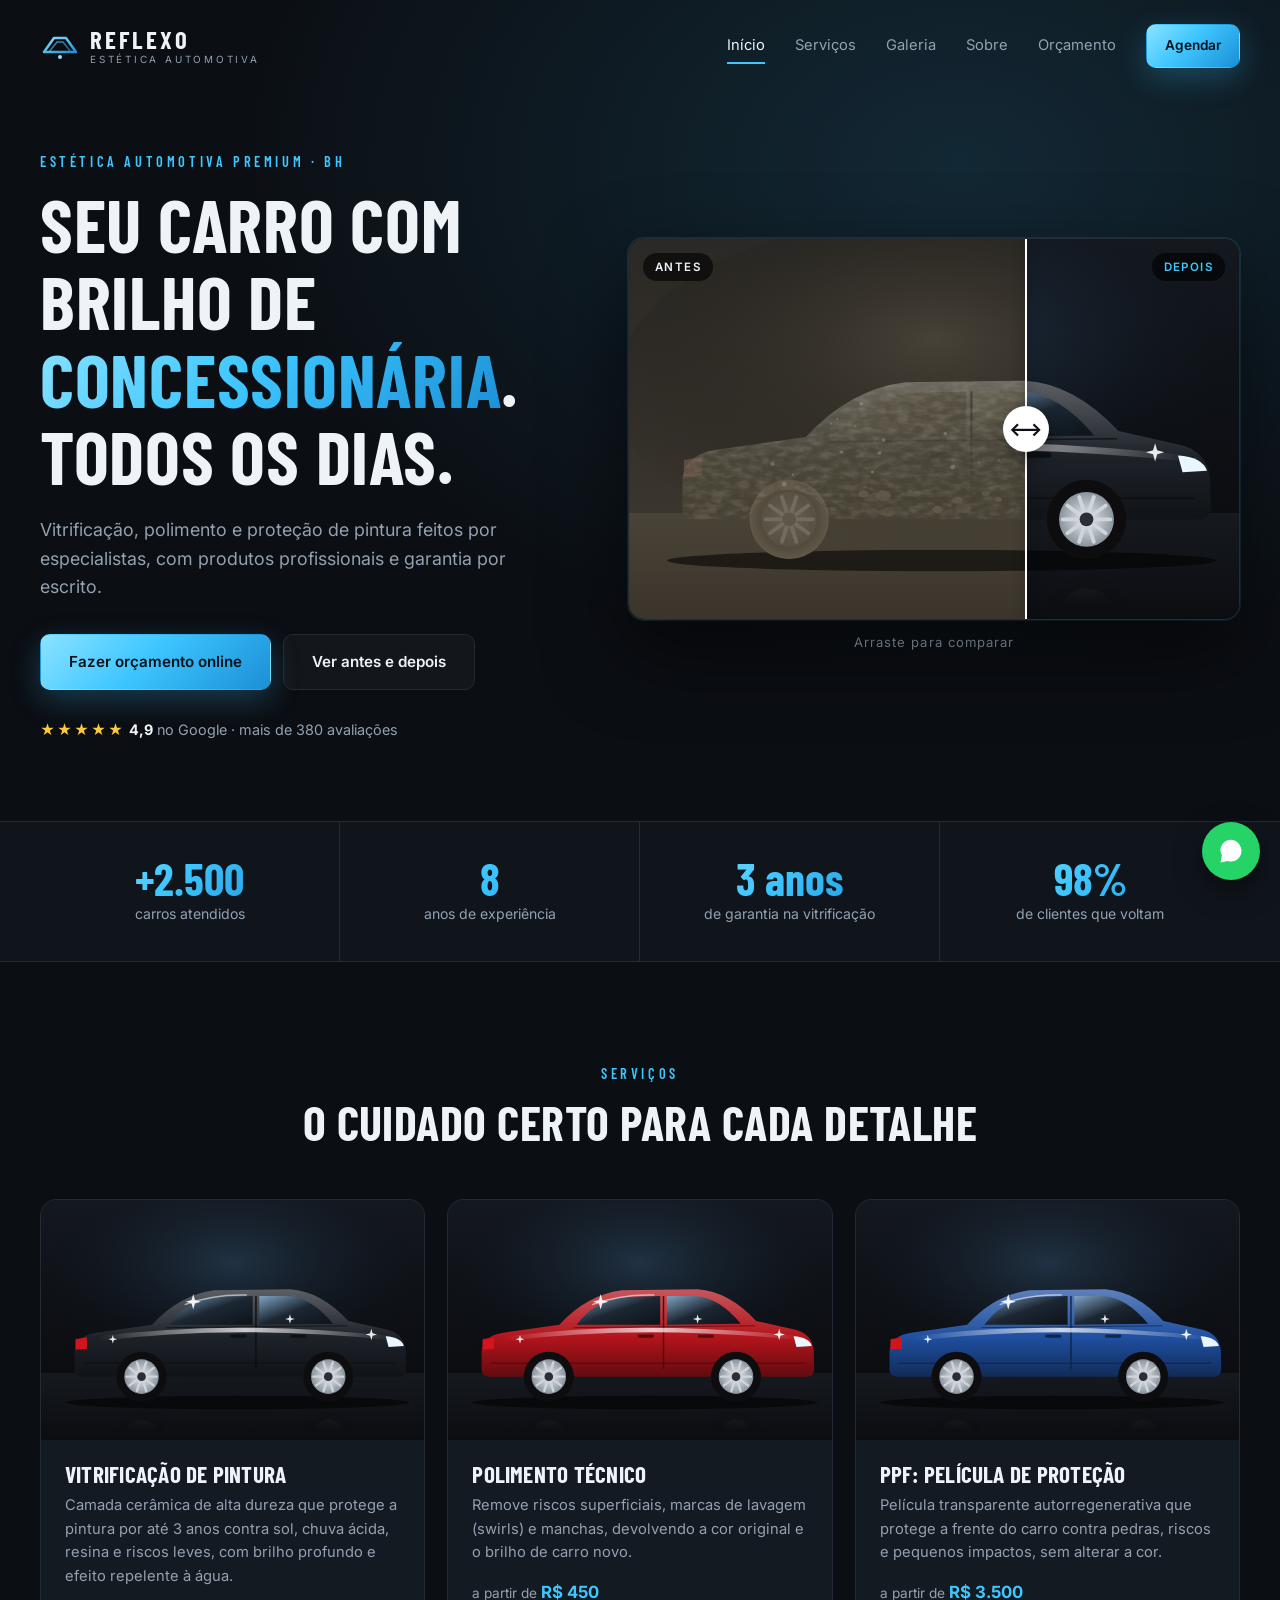
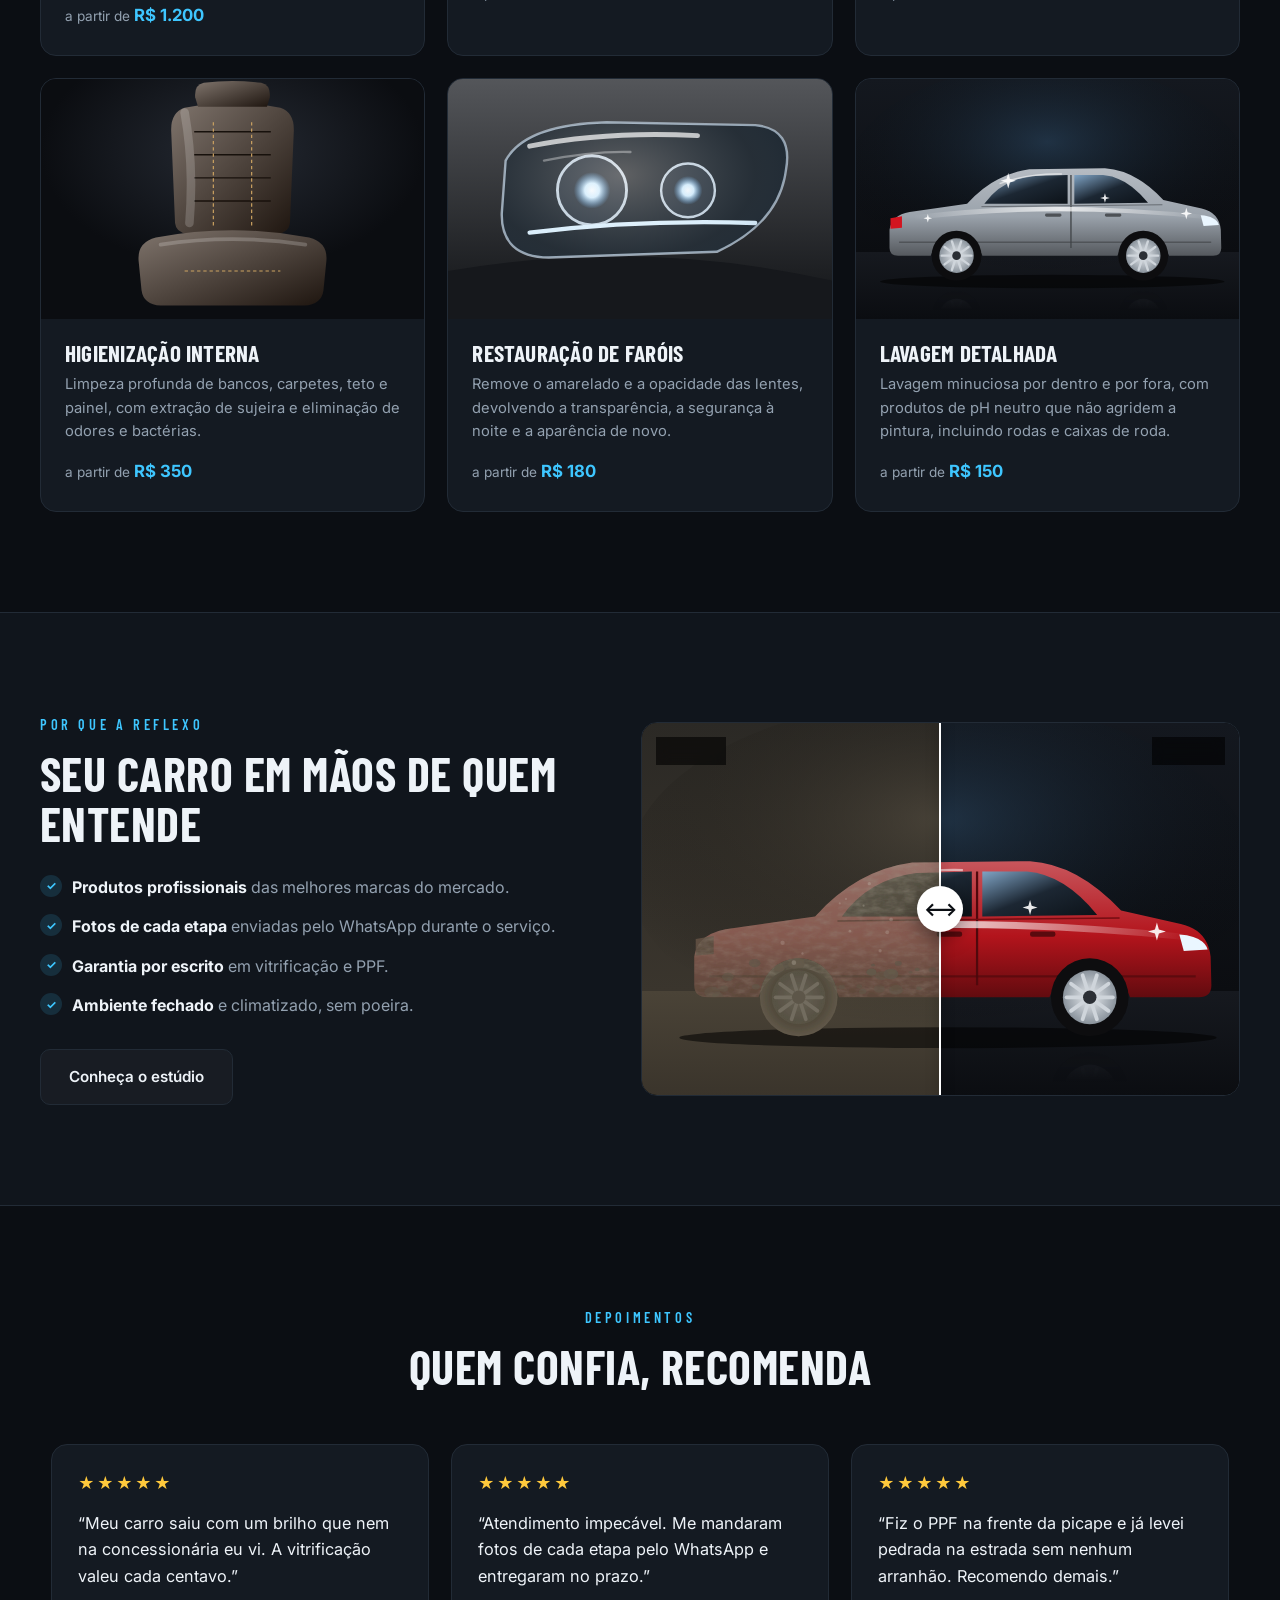
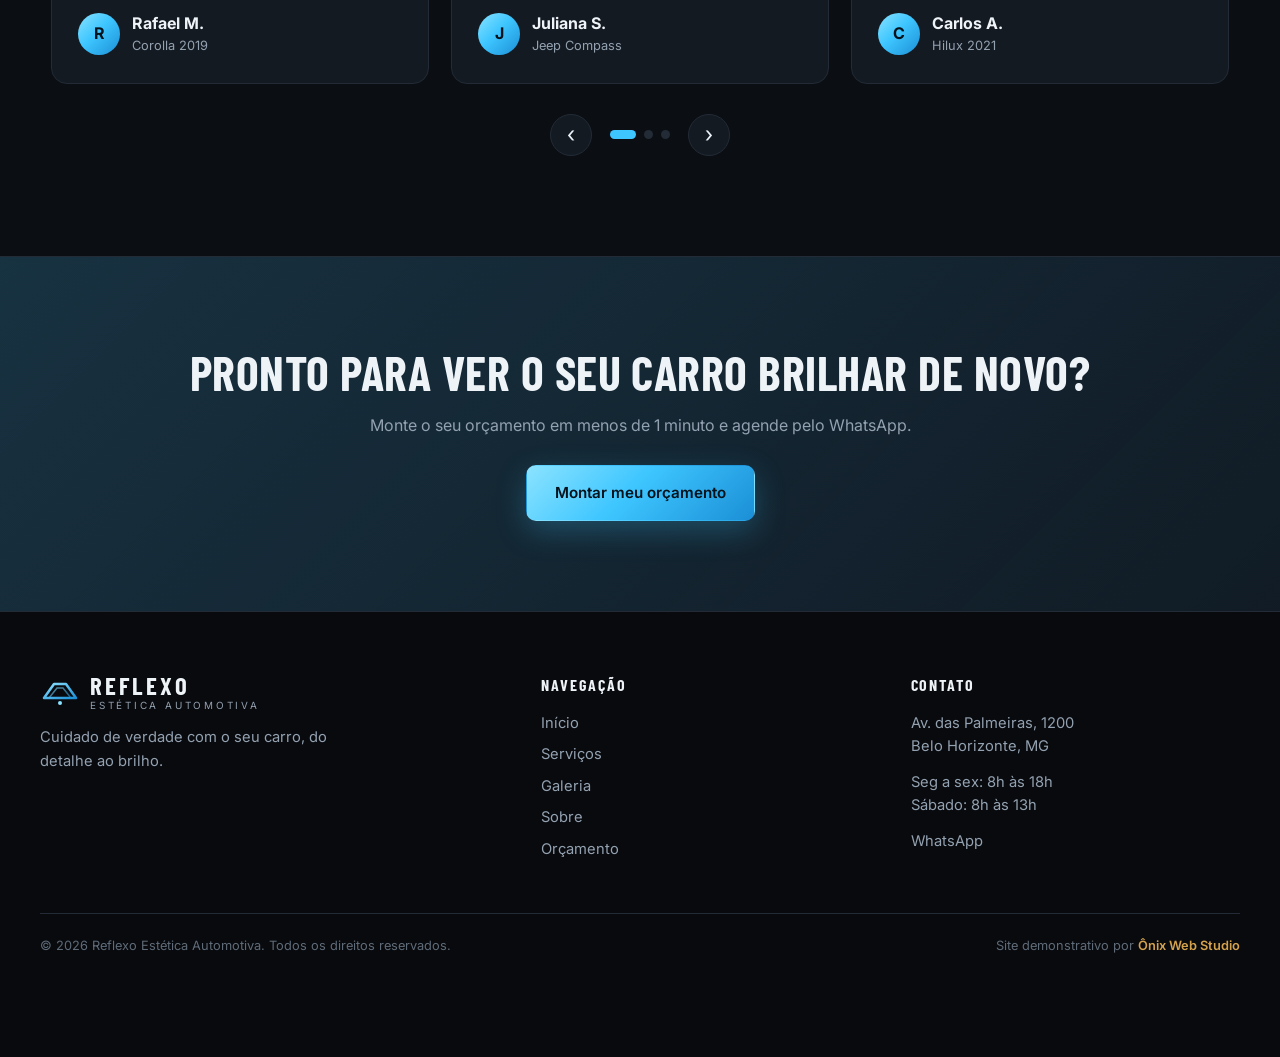
==== index.html @ bc31421e "Esboço do site" ====
<!doctype html>
<html lang="pt-BR">
<head>
  <meta charset="utf-8">
  <meta name="viewport" content="width=device-width, initial-scale=1">
  <title>Reflexo Estética Automotiva | Vitrificação, Polimento e PPF em Belo Horizonte</title>
  <meta name="description" content="Estética automotiva premium em Belo Horizonte: vitrificação, polimento técnico, PPF, higienização interna e restauração de faróis. Agende pelo WhatsApp.">
  <meta property="og:title" content="Reflexo Estética Automotiva | Vitrificação, Polimento e PPF em Belo Horizonte">
  <meta property="og:description" content="Estética automotiva premium em Belo Horizonte: vitrificação, polimento técnico, PPF, higienização interna e restauração de faróis. Agende pelo WhatsApp.">
  <meta property="og:image" content="img/vitrificacao-preto-depois.svg">
  <meta name="theme-color" content="#0b0e13">
  <link rel="icon" href="img/favicon.svg" type="image/svg+xml">
  <link rel="preconnect" href="https://fonts.googleapis.com">
  <link rel="preconnect" href="https://fonts.gstatic.com" crossorigin>
  <link href="https://fonts.googleapis.com/css2?family=Barlow+Condensed:wght@500;600;700&family=Inter:wght@300;400;500;600;700&display=swap" rel="stylesheet">
  <link rel="stylesheet" href="style.css">
  <script type="application/ld+json">{"@context":"https://schema.org","@type":"AutoWash","name":"Reflexo Estética Automotiva","address":{"@type":"PostalAddress","streetAddress":"Av. das Palmeiras, 1200","addressLocality":"Belo Horizonte","addressRegion":"MG","addressCountry":"BR"},"openingHours":["Mo-Fr 08:00-18:00","Sa 08:00-13:00"],"aggregateRating":{"@type":"AggregateRating","ratingValue":"4.9","reviewCount":"380"}}</script>
</head>
<body>
  <header class="header" id="header">
    <div class="container header__inner">
      <a href="index.html" class="logo" aria-label="Reflexo Estética Automotiva, início"><svg class="logo__mark" viewBox="0 0 40 40" aria-hidden="true"><defs><linearGradient id="lg" x1="0" y1="0" x2="1" y2="1"><stop offset="0" stop-color="#8be3ff"/><stop offset="1" stop-color="#1b8fd6"/></linearGradient></defs><path d="M4 26 L14 12 L26 12 L36 26 Z" fill="none" stroke="url(#lg)" stroke-width="2.5" stroke-linejoin="round"/><path d="M9 26 L17 16 L23 16 L31 26" fill="none" stroke="url(#lg)" stroke-width="1.5" opacity=".6"/><circle cx="20" cy="31" r="2" fill="#8be3ff"/></svg><span class="logo__text"><b>REFLEXO</b><small>Estética Automotiva</small></span></a>
      <nav class="nav" id="nav" aria-label="Menu principal"><a href="index.html" class="is-active" aria-current="page">Início</a><a href="servicos.html">Serviços</a><a href="galeria.html">Galeria</a><a href="sobre.html">Sobre</a><a href="orcamento.html">Orçamento</a><a href="orcamento.html" class="btn btn--primary btn--sm nav__cta">Agendar</a></nav>
      <button class="nav-toggle" id="navToggle" aria-label="Abrir menu" aria-expanded="false" aria-controls="nav"><span></span><span></span><span></span></button>
    </div>
  </header>
  <main>

    <section class="hero">
      <div class="container hero__grid">
        <div class="hero__text reveal">
          <p class="eyebrow">Estética automotiva premium · BH</p>
          <h1>Seu carro com brilho de <span class="accent">concessionária</span>. Todos os dias.</h1>
          <p class="hero__lead">Vitrificação, polimento e proteção de pintura feitos por especialistas, com produtos profissionais e garantia por escrito.</p>
          <div class="hero__actions">
            <a href="orcamento.html" class="btn btn--primary">Fazer orçamento online</a>
            <a href="galeria.html" class="btn btn--ghost">Ver antes e depois</a>
          </div>
          <div class="hero__rating"><span class="stars">★★★★★</span> <b>4,9</b> no Google · mais de 380 avaliações</div>
        </div>
        <div class="hero__media reveal">
          <div class="ba ba--hero" data-ba tabindex="0" role="slider" aria-label="Comparar antes e depois" aria-valuemin="0" aria-valuemax="100" aria-valuenow="50">
          <img src="img/vitrificacao-preto-depois.svg" alt="Depois do serviço" class="ba__img" draggable="false">
          <div class="ba__before"><img src="img/vitrificacao-preto-antes.svg" alt="Antes do serviço" class="ba__img" draggable="false"></div>
          <span class="ba__tag ba__tag--l">Antes</span><span class="ba__tag ba__tag--r">Depois</span>
          <div class="ba__handle"><span>⟷</span></div>
        </div>
          <p class="hero__hint">Arraste para comparar</p>
        </div>
      </div>
    </section>

    <section class="stats">
      <div class="container stats__grid">
        <div class="stat reveal"><b data-count="2500" data-prefix="+">0</b><span>carros atendidos</span></div>
        <div class="stat reveal"><b data-count="8">0</b><span>anos de experiência</span></div>
        <div class="stat reveal"><b data-count="3" data-suffix=" anos">0</b><span>de garantia na vitrificação</span></div>
        <div class="stat reveal"><b data-count="98" data-suffix="%">0</b><span>de clientes que voltam</span></div>
      </div>
    </section>

    <section class="section">
      <div class="container">
        <header class="section__head reveal"><p class="eyebrow">Serviços</p><h2>O cuidado certo para cada detalhe</h2></header>
        <div class="cards">
          <a class="card reveal" href="servicos.html#vitrificacao">
            <div class="card__img"><img src="img/vitrificacao-preto-depois.svg" alt="Vitrificação de pintura" loading="lazy"></div>
            <div class="card__body"><h3>Vitrificação de pintura</h3><p>Camada cerâmica de alta dureza que protege a pintura por até 3 anos contra sol, chuva ácida, resina e riscos leves, com brilho profundo e efeito repelente à água.</p><span class="card__price">a partir de <b>R$ 1.200</b></span></div>
          </a>
          <a class="card reveal" href="servicos.html#polimento">
            <div class="card__img"><img src="img/polimento-vermelho-depois.svg" alt="Polimento técnico" loading="lazy"></div>
            <div class="card__body"><h3>Polimento técnico</h3><p>Remove riscos superficiais, marcas de lavagem (swirls) e manchas, devolvendo a cor original e o brilho de carro novo.</p><span class="card__price">a partir de <b>R$ 450</b></span></div>
          </a>
          <a class="card reveal" href="servicos.html#ppf">
            <div class="card__img"><img src="img/vitrificacao-azul-depois.svg" alt="PPF: película de proteção" loading="lazy"></div>
            <div class="card__body"><h3>PPF: película de proteção</h3><p>Película transparente autorregenerativa que protege a frente do carro contra pedras, riscos e pequenos impactos, sem alterar a cor.</p><span class="card__price">a partir de <b>R$ 3.500</b></span></div>
          </a>
          <a class="card reveal" href="servicos.html#higienizacao">
            <div class="card__img"><img src="img/interior-couro-depois.svg" alt="Higienização interna" loading="lazy"></div>
            <div class="card__body"><h3>Higienização interna</h3><p>Limpeza profunda de bancos, carpetes, teto e painel, com extração de sujeira e eliminação de odores e bactérias.</p><span class="card__price">a partir de <b>R$ 350</b></span></div>
          </a>
          <a class="card reveal" href="servicos.html#farois">
            <div class="card__img"><img src="img/farol-sedan-depois.svg" alt="Restauração de faróis" loading="lazy"></div>
            <div class="card__body"><h3>Restauração de faróis</h3><p>Remove o amarelado e a opacidade das lentes, devolvendo a transparência, a segurança à noite e a aparência de novo.</p><span class="card__price">a partir de <b>R$ 180</b></span></div>
          </a>
          <a class="card reveal" href="servicos.html#lavagem">
            <div class="card__img"><img src="img/polimento-prata-depois.svg" alt="Lavagem detalhada" loading="lazy"></div>
            <div class="card__body"><h3>Lavagem detalhada</h3><p>Lavagem minuciosa por dentro e por fora, com produtos de pH neutro que não agridem a pintura, incluindo rodas e caixas de roda.</p><span class="card__price">a partir de <b>R$ 150</b></span></div>
          </a>
        </div>
      </div>
    </section>

    <section class="section section--alt">
      <div class="container why">
        <div class="why__text reveal">
          <p class="eyebrow">Por que a Reflexo</p>
          <h2>Seu carro em mãos de quem entende</h2>
          <ul class="checks">
            <li><b>Produtos profissionais</b> das melhores marcas do mercado.</li>
            <li><b>Fotos de cada etapa</b> enviadas pelo WhatsApp durante o serviço.</li>
            <li><b>Garantia por escrito</b> em vitrificação e PPF.</li>
            <li><b>Ambiente fechado</b> e climatizado, sem poeira.</li>
          </ul>
          <a href="sobre.html" class="btn btn--ghost">Conheça o estúdio</a>
        </div>
        <div class="why__media reveal"><div class="ba " data-ba tabindex="0" role="slider" aria-label="Comparar antes e depois" aria-valuemin="0" aria-valuemax="100" aria-valuenow="50">
          <img src="img/polimento-vermelho-depois.svg" alt="Depois do serviço" class="ba__img" draggable="false">
          <div class="ba__before"><img src="img/polimento-vermelho-antes.svg" alt="Antes do serviço" class="ba__img" draggable="false"></div>
          <span class="ba__tag ba__tag--l">Antes</span><span class="ba__tag ba__tag--r">Depois</span>
          <div class="ba__handle"><span>⟷</span></div>
        </div></div>
      </div>
    </section>

    <section class="section">
      <div class="container">
        <header class="section__head reveal"><p class="eyebrow">Depoimentos</p><h2>Quem confia, recomenda</h2></header>
        <div class="testi reveal" data-carousel>
          <div class="testi__track">
            <figure class="testi__item"><div class="tcard"><span class="stars">★★★★★</span><blockquote>“Meu carro saiu com um brilho que nem na concessionária eu vi. A vitrificação valeu cada centavo.”</blockquote><figcaption><span class="avatar">R</span><span><b>Rafael M.</b><small>Corolla 2019</small></span></figcaption></div></figure>
            <figure class="testi__item"><div class="tcard"><span class="stars">★★★★★</span><blockquote>“Atendimento impecável. Me mandaram fotos de cada etapa pelo WhatsApp e entregaram no prazo.”</blockquote><figcaption><span class="avatar">J</span><span><b>Juliana S.</b><small>Jeep Compass</small></span></figcaption></div></figure>
            <figure class="testi__item"><div class="tcard"><span class="stars">★★★★★</span><blockquote>“Fiz o PPF na frente da picape e já levei pedrada na estrada sem nenhum arranhão. Recomendo demais.”</blockquote><figcaption><span class="avatar">C</span><span><b>Carlos A.</b><small>Hilux 2021</small></span></figcaption></div></figure>
            <figure class="testi__item"><div class="tcard"><span class="stars">★★★★★</span><blockquote>“A higienização tirou um cheiro que eu achava que nunca ia sair. O interior parece de carro novo.”</blockquote><figcaption><span class="avatar">F</span><span><b>Fernanda L.</b><small>Honda HR-V</small></span></figcaption></div></figure>
            <figure class="testi__item"><div class="tcard"><span class="stars">★★★★★</span><blockquote>“Os faróis estavam amarelos e opacos. Voltaram transparentes e a visibilidade à noite melhorou muito.”</blockquote><figcaption><span class="avatar">T</span><span><b>Thiago R.</b><small>Civic Si</small></span></figcaption></div></figure>
          </div>
          <div class="testi__nav"><button class="testi__btn" data-prev aria-label="Anterior">‹</button><div class="testi__dots"></div><button class="testi__btn" data-next aria-label="Próximo">›</button></div>
        </div>
      </div>
    </section>

    <section class="cta">
      <div class="container cta__inner reveal">
        <h2>Pronto para ver o seu carro brilhar de novo?</h2>
        <p>Monte o seu orçamento em menos de 1 minuto e agende pelo WhatsApp.</p>
        <a href="orcamento.html" class="btn btn--primary">Montar meu orçamento</a>
      </div>
    </section>
  </main>
  <footer class="footer">
    <div class="container footer__grid">
      <div>
        <a href="index.html" class="logo"><svg class="logo__mark" viewBox="0 0 40 40" aria-hidden="true"><defs><linearGradient id="lg" x1="0" y1="0" x2="1" y2="1"><stop offset="0" stop-color="#8be3ff"/><stop offset="1" stop-color="#1b8fd6"/></linearGradient></defs><path d="M4 26 L14 12 L26 12 L36 26 Z" fill="none" stroke="url(#lg)" stroke-width="2.5" stroke-linejoin="round"/><path d="M9 26 L17 16 L23 16 L31 26" fill="none" stroke="url(#lg)" stroke-width="1.5" opacity=".6"/><circle cx="20" cy="31" r="2" fill="#8be3ff"/></svg><span class="logo__text"><b>REFLEXO</b><small>Estética Automotiva</small></span></a>
        <p class="footer__text">Cuidado de verdade com o seu carro, do detalhe ao brilho.</p>
      </div>
      <div><h4>Navegação</h4><a href="index.html">Início</a><a href="servicos.html">Serviços</a><a href="galeria.html">Galeria</a><a href="sobre.html">Sobre</a><a href="orcamento.html">Orçamento</a></div>
      <div><h4>Contato</h4><p>Av. das Palmeiras, 1200<br>Belo Horizonte, MG</p><p>Seg a sex: 8h às 18h<br>Sábado: 8h às 13h</p><a href="#" class="js-wa" data-msg="Olá! Vim pelo site da Reflexo.">WhatsApp</a></div>
    </div>
    <div class="container footer__bottom">
      <span>© <span class="js-year"></span> Reflexo Estética Automotiva. Todos os direitos reservados.</span>
      <a class="footer__credit" href="https://dev-anthonym.github.io/Site-OnixWeb/" target="_blank" rel="noopener">Site demonstrativo por <b>Ônix Web Studio</b></a>
    </div>
  </footer>
  <a href="#" class="wa-float js-wa" data-msg="Olá! Vim pelo site da Reflexo e quero um orçamento." aria-label="Falar no WhatsApp"><svg viewBox="0 0 32 32" width="28" height="28" aria-hidden="true"><path fill="currentColor" d="M16.04 3C9.4 3 4 8.36 4 14.97c0 2.11.56 4.17 1.62 5.99L4 29l8.25-1.6a12.1 12.1 0 0 0 3.79.6C22.68 28 28 22.63 28 16.02 28 9.4 22.68 3 16.04 3Zm5.25 15.45c-.29-.15-1.7-.84-1.96-.94-.26-.1-.45-.15-.64.15-.19.29-.74.93-.9 1.12-.17.2-.33.22-.62.07-.29-.15-1.21-.45-2.3-1.42-.85-.76-1.43-1.7-1.6-1.98-.16-.29-.02-.45.13-.59.13-.13.29-.34.43-.51.15-.17.2-.29.29-.48.1-.2.05-.37-.02-.51-.07-.15-.64-1.55-.88-2.12-.23-.56-.47-.48-.64-.49h-.55c-.19 0-.5.07-.76.36-.26.29-1 .98-1 2.38 0 1.4 1.02 2.76 1.17 2.95.14.2 2 3.06 4.86 4.29.68.29 1.21.47 1.62.6.68.22 1.3.19 1.8.11.55-.08 1.7-.7 1.93-1.36.24-.67.24-1.24.17-1.36-.07-.12-.26-.2-.55-.34Z"/></svg></a>
  <script src="script.js"></script>
</body>
</html>
---- style.css ----
/* ===== Reflexo Estética Automotiva (site demonstrativo) ===== */
:root {
  --bg: #0b0e13;
  --bg-2: #10151c;
  --card: #141a22;
  --line: #222b36;
  --text: #eef3f8;
  --muted: #93a1b0;
  --accent: #3ec6ff;
  --accent-2: #1b8fd6;
  --grad: linear-gradient(135deg, #8be3ff 0%, #3ec6ff 45%, #1b8fd6 100%);
  --radius: 16px;
  --head: "Barlow Condensed", "Arial Narrow", sans-serif;
  --body: "Inter", system-ui, sans-serif;
}
* { box-sizing: border-box; margin: 0; padding: 0; }
html { scroll-behavior: smooth; scroll-padding-top: 90px; }
body { background: var(--bg); color: var(--text); font-family: var(--body); line-height: 1.6; -webkit-font-smoothing: antialiased; overflow-x: hidden; }
img { max-width: 100%; display: block; }
a { color: inherit; text-decoration: none; }
ul, ol { list-style: none; }
button { font: inherit; color: inherit; }
.container { width: min(1200px, 100% - 32px); margin-inline: auto; }
.narrow { width: min(820px, 100% - 32px); }
.accent { background: var(--grad); -webkit-background-clip: text; background-clip: text; color: transparent; }
.eyebrow { font-family: var(--head); font-weight: 600; text-transform: uppercase; letter-spacing: .25em; font-size: .9rem; color: var(--accent); margin-bottom: 12px; }
h1, h2, h3 { font-family: var(--head); font-weight: 700; line-height: 1.05; letter-spacing: .01em; text-transform: uppercase; }
h1 { font-size: clamp(2.6rem, 6vw, 4.6rem); }
h2 { font-size: clamp(2rem, 4vw, 3rem); }
h3 { font-size: 1.45rem; }
.stars { color: #ffc93c; letter-spacing: 2px; }
.muted { color: var(--muted); }

/* Botões */
.btn { display: inline-flex; align-items: center; justify-content: center; gap: 8px; padding: 15px 28px; border-radius: 10px; font-weight: 600; font-size: .95rem; border: 1px solid transparent; cursor: pointer; transition: transform .2s, box-shadow .2s, background .2s, border-color .2s; }
.btn:hover { transform: translateY(-2px); }
.btn--primary { background: var(--grad); color: #04121c; box-shadow: 0 10px 30px rgba(62,198,255,.25); }
.btn--primary:hover { box-shadow: 0 14px 40px rgba(62,198,255,.4); }
.btn--ghost { border-color: var(--line); background: rgba(255,255,255,.03); }
.btn--ghost:hover { border-color: var(--accent); }
.btn--sm { padding: 10px 18px; font-size: .85rem; }
.btn--block { width: 100%; }

/* Header */
.header { position: fixed; inset: 0 0 auto; z-index: 50; transition: background .3s, box-shadow .3s, padding .3s; padding: 14px 0; }
.header.is-scrolled { background: rgba(11,14,19,.88); backdrop-filter: blur(14px); box-shadow: 0 1px 0 var(--line); padding: 6px 0; }
.header__inner { display: flex; align-items: center; justify-content: space-between; height: 64px; }
.logo { display: flex; align-items: center; gap: 10px; }
.logo__mark { width: 40px; height: 40px; }
.logo__text { display: flex; flex-direction: column; line-height: 1; }
.logo__text b { font-family: var(--head); font-size: 1.55rem; letter-spacing: .12em; }
.logo__text small { font-size: .62rem; letter-spacing: .28em; text-transform: uppercase; color: var(--muted); margin-top: 3px; }
.nav { display: flex; align-items: center; gap: 30px; font-size: .92rem; }
.nav a:not(.btn) { color: var(--muted); position: relative; padding: 6px 0; transition: color .2s; }
.nav a:not(.btn)::after { content: ""; position: absolute; left: 0; bottom: 0; width: 0; height: 2px; background: var(--accent); transition: width .25s; }
.nav a:not(.btn):hover, .nav a.is-active { color: var(--text); }
.nav a:not(.btn):hover::after, .nav a.is-active::after { width: 100%; }
.nav-toggle { display: none; background: none; border: 0; width: 42px; height: 42px; cursor: pointer; flex-direction: column; justify-content: center; gap: 6px; }
.nav-toggle span { display: block; width: 26px; height: 2px; background: var(--text); margin-inline: auto; transition: transform .3s, opacity .3s; }
.nav-toggle[aria-expanded="true"] span:nth-child(1) { transform: translateY(8px) rotate(45deg); }
.nav-toggle[aria-expanded="true"] span:nth-child(2) { opacity: 0; }
.nav-toggle[aria-expanded="true"] span:nth-child(3) { transform: translateY(-8px) rotate(-45deg); }

/* Hero */
.hero { padding: 150px 0 80px; background: radial-gradient(ellipse at 75% 20%, rgba(62,198,255,.14), transparent 55%), var(--bg); }
.hero__grid { display: grid; grid-template-columns: 1fr 1.15fr; gap: 56px; align-items: center; }
.hero__lead { color: var(--muted); font-size: 1.12rem; margin: 22px 0 32px; max-width: 520px; }
.hero__actions { display: flex; flex-wrap: wrap; gap: 12px; margin-bottom: 28px; }
.hero__rating { color: var(--muted); font-size: .9rem; }
.hero__rating b { color: var(--text); }
.hero__hint { text-align: center; color: var(--muted); font-size: .82rem; margin-top: 12px; letter-spacing: .08em; }

/* Comparador antes/depois */
.ba { --pos: 50%; position: relative; overflow: hidden; border-radius: var(--radius); aspect-ratio: 8 / 5; background: #000; cursor: ew-resize; user-select: none; touch-action: pan-y; border: 1px solid var(--line); outline: none; }
.ba:focus-visible { box-shadow: 0 0 0 3px var(--accent); }
.ba__img { width: 100%; height: 100%; object-fit: cover; pointer-events: none; }
.ba > .ba__img { position: absolute; inset: 0; }
.ba__before { position: absolute; inset: 0; clip-path: inset(0 calc(100% - var(--pos)) 0 0); }
.ba__handle { position: absolute; top: 0; bottom: 0; left: var(--pos); width: 2px; background: #fff; transform: translateX(-1px); box-shadow: 0 0 12px rgba(0,0,0,.6); }
.ba__handle span { position: absolute; top: 50%; left: 50%; transform: translate(-50%,-50%); width: 46px; height: 46px; border-radius: 50%; background: #fff; color: #0b0e13; display: grid; place-items: center; font-size: 1.2rem; font-weight: 700; box-shadow: 0 6px 20px rgba(0,0,0,.45); transition: transform .2s; }
.ba:hover .ba__handle span { transform: translate(-50%,-50%) scale(1.08); }
.ba__tag { position: absolute; top: 14px; padding: 5px 12px; border-radius: 999px; font-size: .72rem; font-weight: 600; letter-spacing: .12em; text-transform: uppercase; background: rgba(0,0,0,.6); backdrop-filter: blur(6px); }
.ba__tag--l { left: 14px; }
.ba__tag--r { right: 14px; color: var(--accent); }
.ba--hero { box-shadow: 0 30px 80px rgba(0,0,0,.55), 0 0 0 1px rgba(62,198,255,.15); }

/* Stats */
.stats { border-block: 1px solid var(--line); background: var(--bg-2); }
.stats__grid { display: grid; grid-template-columns: repeat(4, 1fr); }
.stat { padding: 34px 20px; text-align: center; border-right: 1px solid var(--line); }
.stat:last-child { border-right: 0; }
.stat b { display: block; font-family: var(--head); font-size: 2.8rem; line-height: 1; background: var(--grad); -webkit-background-clip: text; background-clip: text; color: transparent; }
.stat span { color: var(--muted); font-size: .88rem; }

/* Seções */
.section { padding: 100px 0; }
.section--tight { padding: 50px 0 100px; }
.section--alt { background: var(--bg-2); border-block: 1px solid var(--line); }
.section__head { text-align: center; margin-bottom: 52px; }
.page-hero { padding: 160px 0 40px; background: radial-gradient(ellipse at 50% 0%, rgba(62,198,255,.13), transparent 60%), var(--bg); text-align: center; }
.page-hero p:not(.eyebrow) { color: var(--muted); max-width: 620px; margin: 16px auto 0; }

/* Cards de serviço */
.cards { display: grid; grid-template-columns: repeat(3, 1fr); gap: 22px; }
.card { background: var(--card); border: 1px solid var(--line); border-radius: var(--radius); overflow: hidden; transition: transform .3s, border-color .3s; }
.card:hover { transform: translateY(-6px); border-color: rgba(62,198,255,.5); }
.card__img { aspect-ratio: 8 / 5; overflow: hidden; }
.card__img img { width: 100%; height: 100%; object-fit: cover; transition: transform .6s; }
.card:hover .card__img img { transform: scale(1.06); }
.card__body { padding: 22px 24px 26px; }
.card__body p { color: var(--muted); font-size: .92rem; margin: 8px 0 14px; }
.card__price { font-size: .85rem; color: var(--muted); }
.card__price b { color: var(--accent); font-size: 1.05rem; }

/* Por que */
.why, .about { display: grid; grid-template-columns: 1fr 1.1fr; gap: 56px; align-items: center; }
.checks { display: grid; gap: 14px; margin: 26px 0 30px; }
.checks li { position: relative; padding-left: 32px; color: var(--muted); }
.checks li b { color: var(--text); }
.checks li::before { content: "✓"; position: absolute; left: 0; top: 0; width: 22px; height: 22px; border-radius: 50%; background: rgba(62,198,255,.14); color: var(--accent); font-size: .75rem; font-weight: 700; display: grid; place-items: center; }

/* Depoimentos */
.testi { overflow: hidden; }
.testi__track { display: flex; transition: transform .6s cubic-bezier(.2,.8,.2,1); }
.testi__item { flex: 0 0 calc(100% / 3); padding: 0 11px; display: flex; }
.tcard { display: flex; flex-direction: column; width: 100%; background: var(--card); border: 1px solid var(--line); border-radius: var(--radius); padding: 26px; }
.tcard blockquote { font-size: 1.02rem; margin: 14px 0 22px; flex: 1; }
.tcard figcaption { display: flex; align-items: center; gap: 12px; }
.avatar { width: 42px; height: 42px; border-radius: 50%; background: var(--grad); color: #04121c; font-weight: 700; display: grid; place-items: center; }
figcaption small { display: block; color: var(--muted); font-size: .8rem; }
.testi__nav { display: flex; align-items: center; justify-content: center; gap: 18px; margin-top: 30px; }
.testi__btn { width: 42px; height: 42px; border-radius: 50%; border: 1px solid var(--line); background: var(--card); cursor: pointer; font-size: 1.4rem; line-height: 1; transition: border-color .2s; }
.testi__btn:hover { border-color: var(--accent); }
.testi__dots { display: flex; gap: 8px; }
.testi__dots button { width: 9px; height: 9px; border-radius: 99px; border: 0; background: var(--line); cursor: pointer; transition: width .3s, background .3s; }
.testi__dots button.is-active { width: 26px; background: var(--accent); }

/* CTA */
.cta { padding: 90px 0; background: linear-gradient(135deg, rgba(62,198,255,.16), rgba(27,143,214,.05)), var(--bg-2); border-top: 1px solid var(--line); }
.cta__inner { text-align: center; display: flex; flex-direction: column; align-items: center; gap: 16px; }
.cta p { color: var(--muted); margin-bottom: 10px; }

/* Abas de serviços */
.tabs { display: flex; flex-wrap: wrap; justify-content: center; gap: 8px; margin-bottom: 40px; }
.tab { padding: 11px 20px; border-radius: 999px; border: 1px solid var(--line); background: var(--card); cursor: pointer; font-weight: 500; font-size: .92rem; transition: all .2s; }
.tab:hover { border-color: var(--accent); }
.tab.is-active { background: var(--grad); color: #04121c; border-color: transparent; }
.panel { display: grid; grid-template-columns: 1.1fr 1fr; gap: 48px; align-items: center; animation: fade .5s ease; }
.panel[hidden] { display: none; }
.panel__text p { color: var(--muted); margin-top: 14px; }
.panel__meta { display: flex; gap: 34px; margin-bottom: 26px; }
.panel__meta small { display: block; color: var(--muted); font-size: .8rem; }
.panel__meta b { font-family: var(--head); font-size: 2rem; color: var(--accent); }
@keyframes fade { from { opacity: 0; transform: translateY(12px); } to { opacity: 1; transform: none; } }

.steps { display: grid; grid-template-columns: repeat(4, 1fr); gap: 22px; }
.steps li { padding: 28px 24px; background: var(--card); border: 1px solid var(--line); border-radius: var(--radius); }
.steps span { font-family: var(--head); font-size: 2.4rem; font-weight: 700; color: var(--accent); }
.steps h3 { margin: 6px 0 8px; }
.steps p { color: var(--muted); font-size: .92rem; }

/* Galeria */
.filters { display: flex; flex-wrap: wrap; justify-content: center; gap: 8px; margin-bottom: 36px; }
.chip { padding: 9px 18px; border-radius: 999px; border: 1px solid var(--line); background: var(--card); cursor: pointer; font-size: .9rem; transition: all .2s; }
.chip:hover { border-color: var(--accent); }
.chip.is-active { background: var(--text); color: var(--bg); }
.gallery { display: grid; grid-template-columns: repeat(2, 1fr); gap: 22px; }
.gitem { transition: opacity .35s, transform .35s; }
.gitem.is-hidden { display: none; }
.gitem figcaption { display: flex; justify-content: space-between; align-items: center; padding: 12px 4px 0; color: var(--muted); font-size: .9rem; }
.gitem__zoom { background: none; border: 1px solid var(--line); border-radius: 8px; padding: 6px 12px; cursor: pointer; font-size: .82rem; transition: border-color .2s; }
.gitem__zoom:hover { border-color: var(--accent); color: var(--accent); }
.lightbox { position: fixed; inset: 0; z-index: 100; background: rgba(4,6,9,.94); display: grid; place-items: center; padding: 60px 70px; animation: fade .3s; }
.lightbox[hidden] { display: none; }
.lightbox__stage { width: min(1100px, 100%); }
.lightbox__close { position: absolute; top: 20px; right: 24px; background: none; border: 0; font-size: 1.6rem; cursor: pointer; }
.lightbox__arrow { position: absolute; top: 50%; transform: translateY(-50%); width: 50px; height: 50px; border-radius: 50%; border: 1px solid var(--line); background: var(--card); font-size: 1.8rem; cursor: pointer; }
.lightbox__arrow--l { left: 14px; }
.lightbox__arrow--r { right: 14px; }

/* Sobre */
.about__text p { color: var(--muted); font-size: 1.05rem; margin-bottom: 16px; }
.team { display: grid; grid-template-columns: repeat(3, 1fr); gap: 22px; }
.member { text-align: center; padding: 34px 24px; background: var(--card); border: 1px solid var(--line); border-radius: var(--radius); }
.member__pic { width: 96px; height: 96px; margin: 0 auto 18px; border-radius: 50%; background: var(--grad); color: #04121c; font-family: var(--head); font-size: 2.6rem; font-weight: 700; display: grid; place-items: center; }
.member p { color: var(--muted); font-size: .9rem; margin-top: 4px; }
.values { display: grid; grid-template-columns: repeat(3, 1fr); gap: 22px; }
.value { padding: 30px; border-left: 3px solid var(--accent); background: var(--card); border-radius: 0 var(--radius) var(--radius) 0; }
.value p { color: var(--muted); margin-top: 8px; }

/* Orçamento */
.quote { display: grid; grid-template-columns: 1.5fr 1fr; gap: 32px; align-items: start; }
.qstep { border: 1px solid var(--line); background: var(--card); border-radius: var(--radius); padding: 26px; margin-bottom: 20px; }
.qstep legend { float: left; width: 100%; display: flex; align-items: center; gap: 12px; font-family: var(--head); font-size: 1.4rem; font-weight: 700; text-transform: uppercase; margin-bottom: 18px; }
.qstep legend span { width: 32px; height: 32px; border-radius: 50%; background: var(--grad); color: #04121c; display: grid; place-items: center; font-size: 1rem; }
.qstep legend + * { clear: both; }
.sizes { display: grid; grid-template-columns: repeat(4, 1fr); gap: 10px; }
.size input, .svc input { position: absolute; opacity: 0; pointer-events: none; }
.size span { display: block; text-align: center; padding: 14px 8px; border: 1px solid var(--line); border-radius: 12px; cursor: pointer; font-weight: 600; transition: all .2s; }
.size input:checked + span { border-color: var(--accent); background: rgba(62,198,255,.1); color: var(--accent); }
.size input:focus-visible + span, .svc input:focus-visible + .svc__box { box-shadow: 0 0 0 3px rgba(62,198,255,.4); }
.svcs { display: grid; grid-template-columns: repeat(2, 1fr); gap: 10px; }
.svc { position: relative; }
.svc__box { display: block; padding: 16px 16px 16px 48px; border: 1px solid var(--line); border-radius: 12px; cursor: pointer; position: relative; transition: all .2s; height: 100%; }
.svc__box::before { content: ""; position: absolute; left: 16px; top: 18px; width: 20px; height: 20px; border-radius: 6px; border: 2px solid var(--line); transition: all .2s; }
.svc input:checked + .svc__box { border-color: var(--accent); background: rgba(62,198,255,.08); }
.svc input:checked + .svc__box::before { background: var(--accent); border-color: var(--accent); box-shadow: inset 0 0 0 3px var(--card); }
.svc__box b { display: block; font-size: .95rem; }
.svc__box small { color: var(--muted); font-size: .8rem; }
.fields { display: grid; grid-template-columns: repeat(2, 1fr); gap: 14px; }
.fields label { display: flex; flex-direction: column; gap: 6px; font-size: .85rem; color: var(--muted); }
.fields input, .fields select { padding: 13px 14px; border-radius: 10px; border: 1px solid var(--line); background: var(--bg); color: var(--text); font: inherit; font-size: .95rem; }
.fields input:focus, .fields select:focus { outline: none; border-color: var(--accent); }
.fields input.is-invalid { border-color: #ff6b6b; }
.fields .check { grid-column: 1 / -1; flex-direction: row; align-items: center; gap: 10px; }
.fields .check input { width: 18px; height: 18px; accent-color: var(--accent); }
.form-error { color: #ff8a8a; font-size: .88rem; margin-top: 12px; min-height: 1.2em; }
.summary { position: sticky; top: 100px; background: var(--card); border: 1px solid rgba(62,198,255,.35); border-radius: var(--radius); padding: 28px; box-shadow: 0 20px 60px rgba(0,0,0,.35); }
.summary h3 { margin-bottom: 16px; }
.summary__list { display: grid; gap: 8px; padding-bottom: 16px; border-bottom: 1px dashed var(--line); margin-bottom: 14px; font-size: .92rem; }
.summary__list li { display: flex; justify-content: space-between; animation: fade .3s; }
.summary__row { display: flex; justify-content: space-between; font-size: .9rem; color: var(--muted); margin-bottom: 8px; }
.summary__row b { color: var(--text); }
#sumDiscRow b { color: #5ee6a0; }
.summary__total { display: flex; justify-content: space-between; align-items: baseline; margin: 16px 0 10px; padding-top: 14px; border-top: 1px solid var(--line); }
.summary__total b { font-family: var(--head); font-size: 2.4rem; background: var(--grad); -webkit-background-clip: text; background-clip: text; color: transparent; }
.summary__note { font-size: .78rem; color: var(--muted); margin-bottom: 18px; }

/* FAQ */
.faq { display: grid; gap: 12px; }
.faq details { background: var(--card); border: 1px solid var(--line); border-radius: 12px; padding: 0 22px; transition: border-color .2s; }
.faq details[open] { border-color: rgba(62,198,255,.45); }
.faq summary { cursor: pointer; list-style: none; padding: 18px 0; font-weight: 600; display: flex; justify-content: space-between; gap: 16px; }
.faq summary::-webkit-details-marker { display: none; }
.faq summary::after { content: "+"; color: var(--accent); font-size: 1.3rem; line-height: 1; transition: transform .25s; }
.faq details[open] summary::after { transform: rotate(45deg); }
.faq p { color: var(--muted); padding-bottom: 18px; }

/* Rodapé */
.footer { border-top: 1px solid var(--line); padding: 60px 0 100px; background: #080a0e; }
.footer__grid { display: grid; grid-template-columns: 1.4fr 1fr 1fr; gap: 40px; }
.footer h4 { font-family: var(--head); text-transform: uppercase; letter-spacing: .12em; font-size: 1rem; margin-bottom: 14px; }
.footer__grid > div:not(:first-child) a { display: block; color: var(--muted); font-size: .92rem; margin-bottom: 8px; transition: color .2s; }
.footer__grid a:hover { color: var(--accent); }
.footer__grid p { color: var(--muted); font-size: .92rem; margin-bottom: 12px; }
.footer__text { margin-top: 14px; max-width: 300px; }
.footer__bottom { display: flex; flex-wrap: wrap; justify-content: space-between; gap: 12px; margin-top: 44px; padding-top: 22px; border-top: 1px solid var(--line); color: #5f6b78; font-size: .8rem; }
.footer__credit b { color: #d4a24c; font-weight: 600; }
.footer__credit:hover { color: var(--text); }

/* WhatsApp flutuante */
.wa-float { position: fixed; right: 20px; bottom: 20px; z-index: 60; width: 58px; height: 58px; border-radius: 50%; display: grid; place-items: center; background: #25d366; color: #fff; box-shadow: 0 10px 30px rgba(0,0,0,.45); transition: transform .2s; animation: pulse 2.6s infinite; }
.wa-float:hover { transform: scale(1.08); }
@keyframes pulse { 0% { box-shadow: 0 0 0 0 rgba(37,211,102,.5); } 70% { box-shadow: 0 0 0 16px rgba(37,211,102,0); } 100% { box-shadow: 0 0 0 0 rgba(37,211,102,0); } }

/* Animação de entrada */
.reveal { opacity: 0; transform: translateY(26px); transition: opacity .7s ease, transform .7s ease; }
.reveal.is-visible { opacity: 1; transform: none; }

[hidden] { display: none !important; }

/* Barra de total no celular (orçamento) */
.mbar { display: none; }
@media (max-width: 980px) {
  .mbar { position: fixed; left: 12px; right: 86px; bottom: 16px; z-index: 55; display: flex; align-items: center; justify-content: space-between; gap: 12px; padding: 12px 16px; border-radius: 14px; background: rgba(20,26,34,.96); backdrop-filter: blur(10px); border: 1px solid rgba(62,198,255,.4); box-shadow: 0 12px 30px rgba(0,0,0,.5); transform: translateY(150%); transition: transform .35s; }
  .mbar.is-on { transform: none; }
  .mbar small { display: block; color: var(--muted); font-size: .72rem; }
  .mbar b { font-family: var(--head); font-size: 1.5rem; color: var(--accent); line-height: 1; }
  .mbar a { padding: 10px 14px; border-radius: 10px; background: var(--grad); color: #04121c; font-weight: 600; font-size: .85rem; white-space: nowrap; }
}

/* Responsivo */
@media (max-width: 980px) {
  .hero__grid, .why, .about, .panel, .quote { grid-template-columns: 1fr; }
  .hero { padding-top: 120px; }
  .cards, .team, .values { grid-template-columns: repeat(2, 1fr); }
  .steps { grid-template-columns: repeat(2, 1fr); }
  .testi__item { flex-basis: 50%; }
  .summary { position: static; }
  .stats__grid { grid-template-columns: repeat(2, 1fr); }
  .stat:nth-child(2) { border-right: 0; }
  .stat:nth-child(-n+2) { border-bottom: 1px solid var(--line); }
}
@media (max-width: 860px) {
  .nav-toggle { display: flex; }
  .nav { position: fixed; top: 76px; left: 0; right: 0; flex-direction: column; align-items: stretch; gap: 0; padding: 10px 16px 22px; background: rgba(11,14,19,.97); border-bottom: 1px solid var(--line); transform: translateY(-120%); transition: transform .35s ease; }
  .nav.is-open { transform: none; }
  .nav a:not(.btn) { padding: 14px 0; border-bottom: 1px solid var(--line); }
  .nav a:not(.btn)::after { display: none; }
  .nav__cta { margin-top: 16px; }
}
@media (max-width: 620px) {
  .section { padding: 72px 0; }
  .cards, .team, .values, .steps, .gallery, .svcs, .fields { grid-template-columns: 1fr; }
  .sizes { grid-template-columns: repeat(2, 1fr); }
  .testi__item { flex-basis: 100%; }
  .footer__grid { grid-template-columns: 1fr; }
  .lightbox { padding: 60px 12px; }
  .lightbox__arrow { top: auto; bottom: 16px; transform: none; }
  .hero__actions .btn { flex: 1 1 100%; }
}
@media (prefers-reduced-motion: reduce) {
  *, *::before, *::after { animation: none !important; transition: none !important; }
  .reveal { opacity: 1; transform: none; }
  html { scroll-behavior: auto; }
}
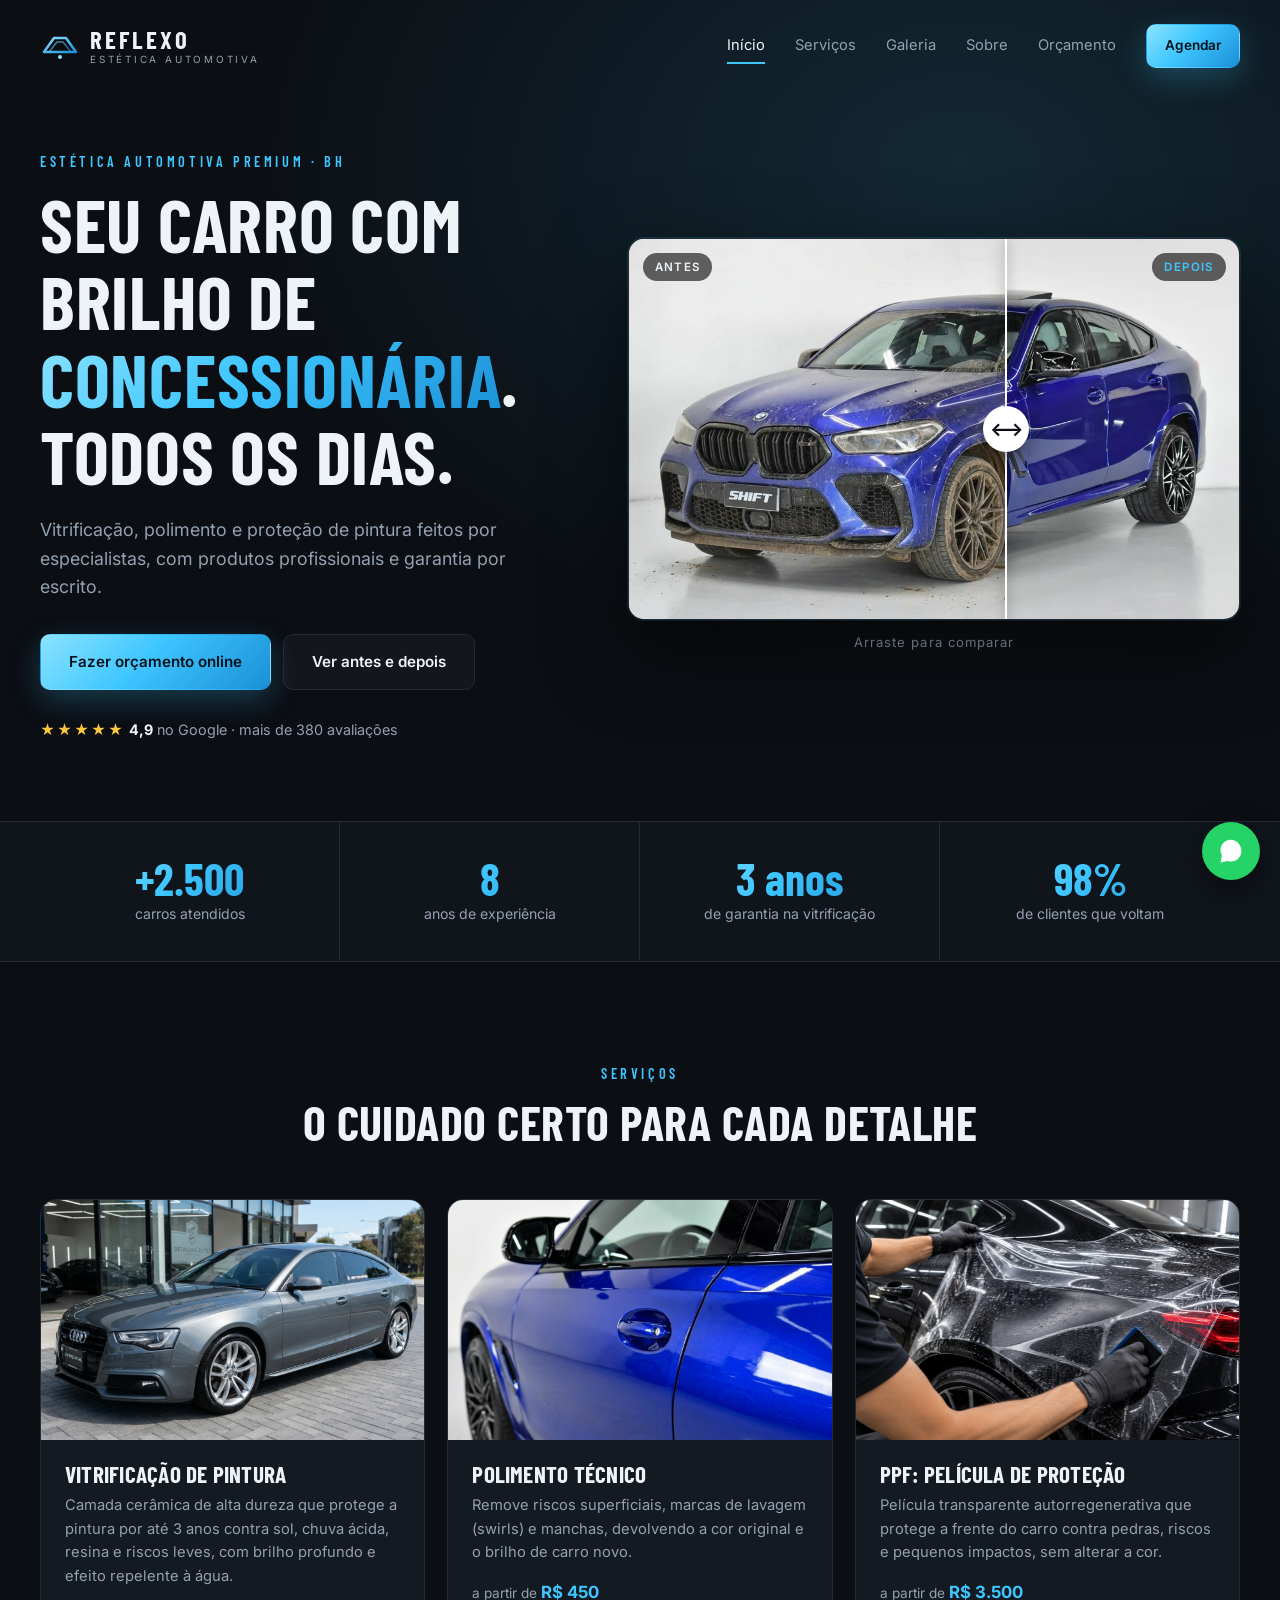
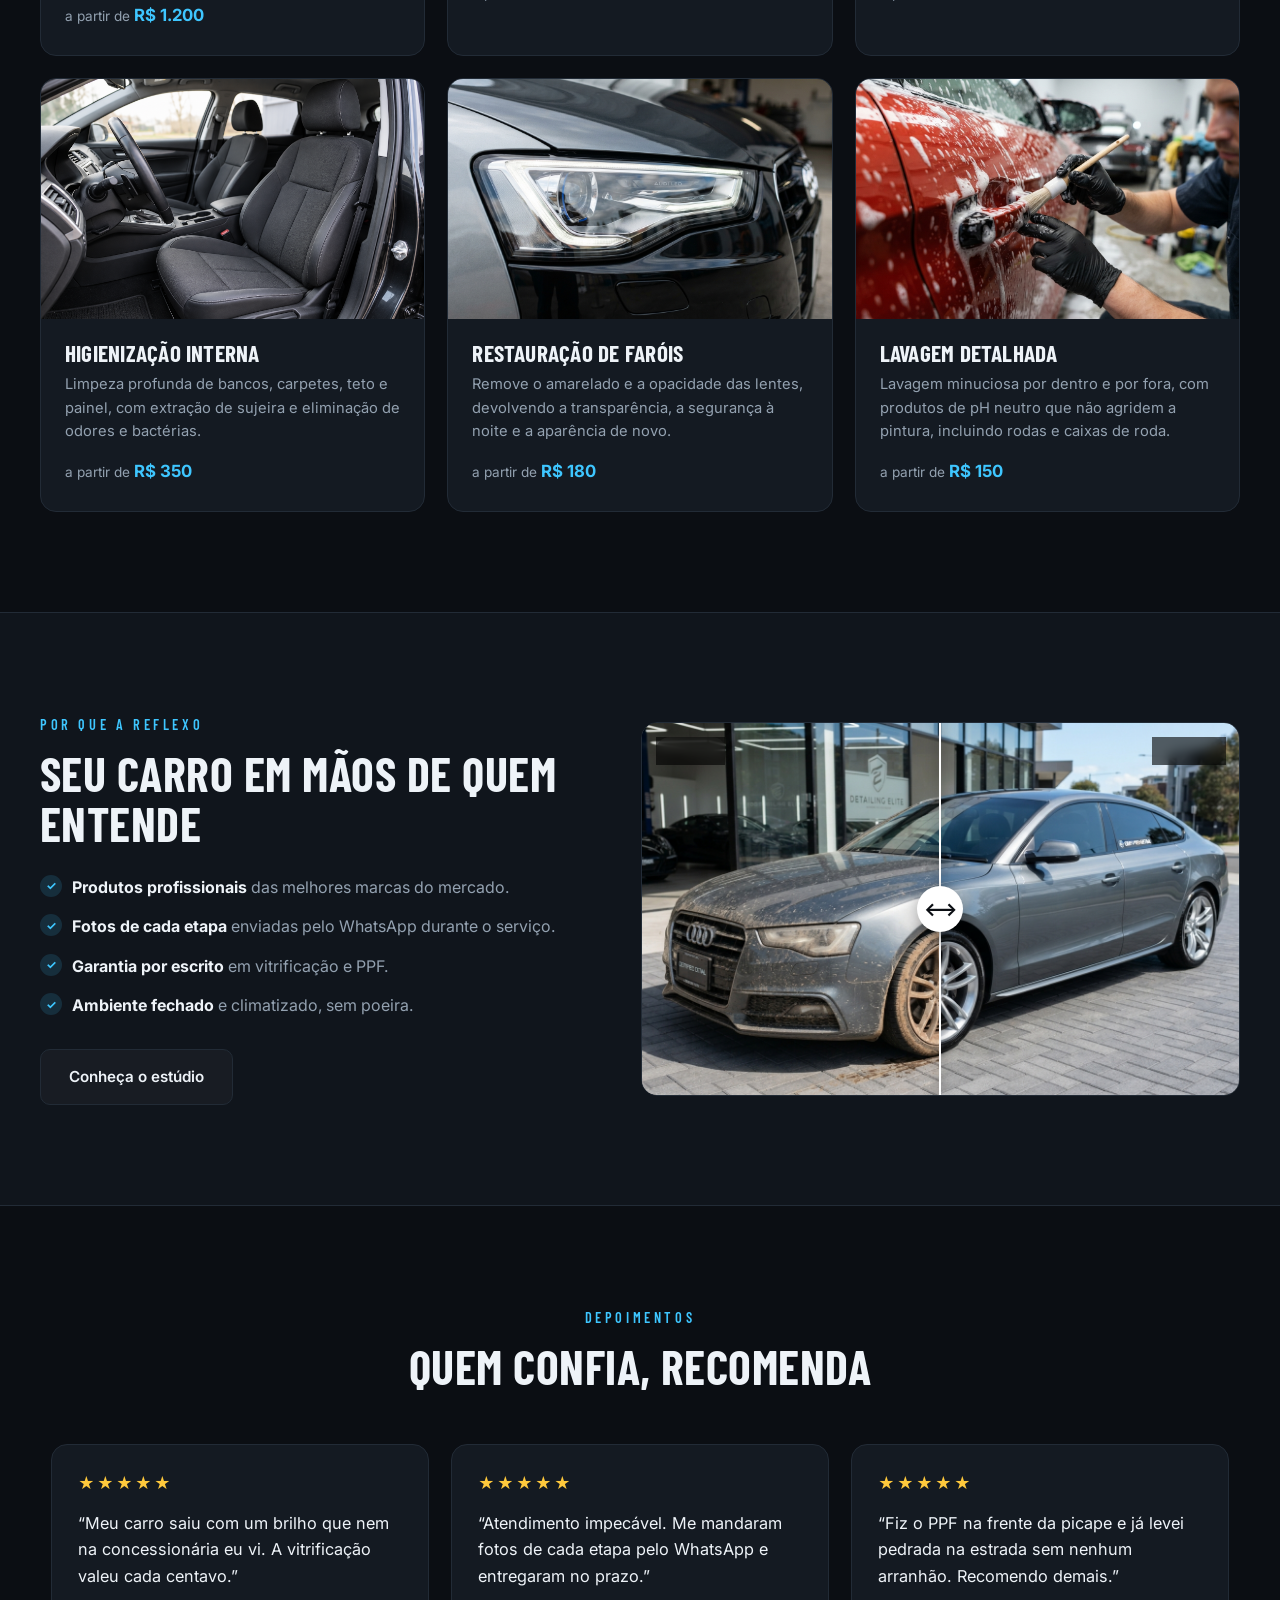
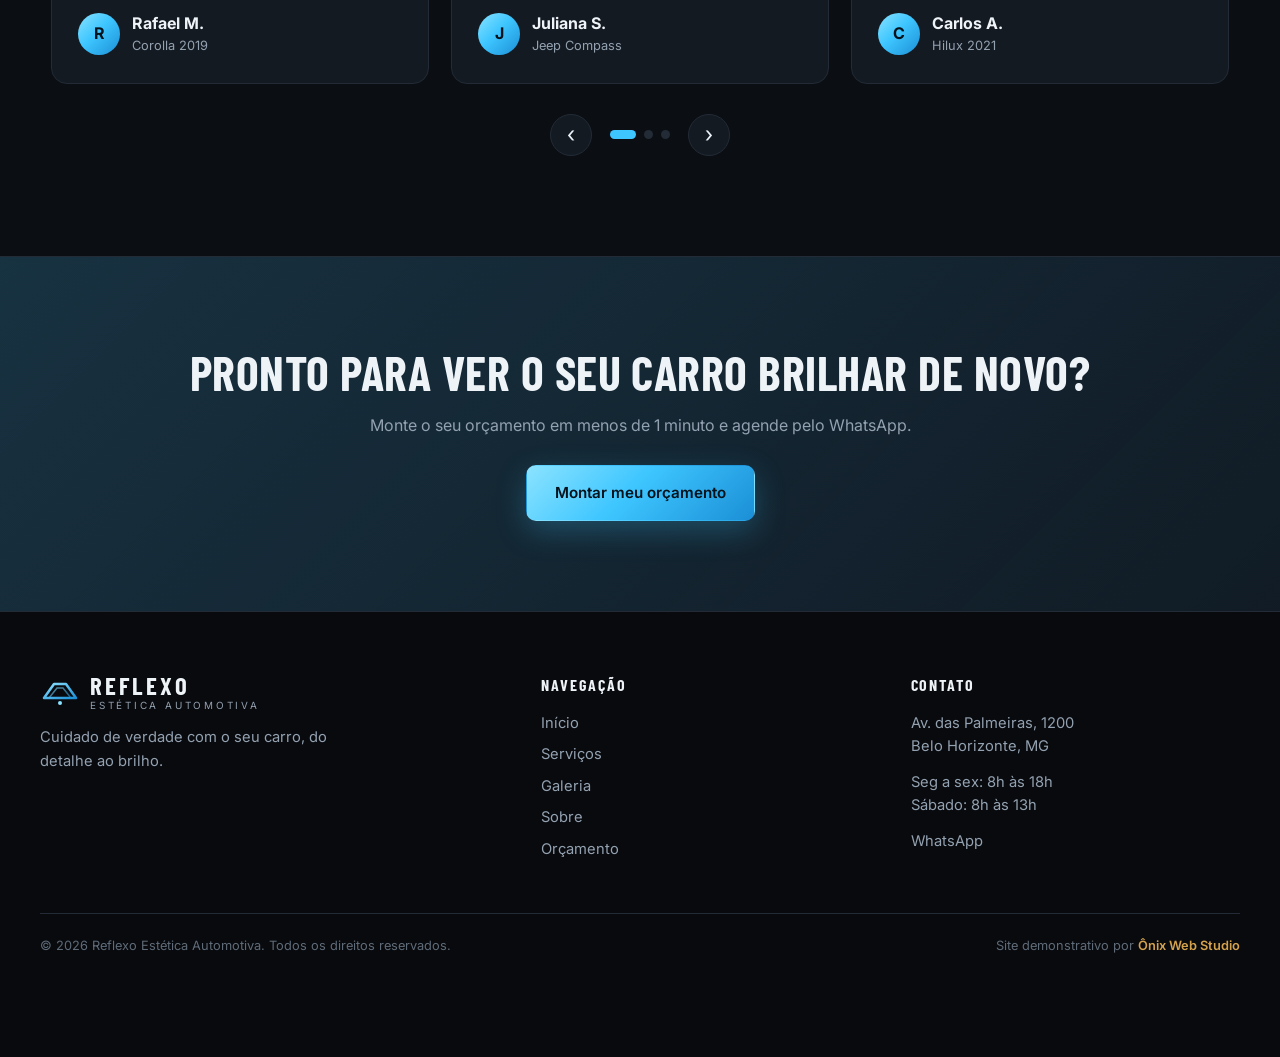
==== commit 728255e9: "Alteração das imagens cartonizadas para realistas" ====
--- a/index.html
+++ b/index.html
@@ -40,8 +40,8 @@
         </div>
         <div class="hero__media reveal">
           <div class="ba ba--hero" data-ba tabindex="0" role="slider" aria-label="Comparar antes e depois" aria-valuemin="0" aria-valuemax="100" aria-valuenow="50">
-          <img src="img/vitrificacao-preto-depois.svg" alt="Depois do serviço" class="ba__img" draggable="false">
-          <div class="ba__before"><img src="img/vitrificacao-preto-antes.svg" alt="Antes do serviço" class="ba__img" draggable="false"></div>
+          <img src="img/x6-depois.jpeg" alt="Depois do serviço" class="ba__img" draggable="false">
+          <div class="ba__before"><img src="img/x6-antes.jpeg" alt="Antes do serviço" class="ba__img" draggable="false"></div>
           <span class="ba__tag ba__tag--l">Antes</span><span class="ba__tag ba__tag--r">Depois</span>
           <div class="ba__handle"><span>⟷</span></div>
         </div>
@@ -64,27 +64,27 @@
         <header class="section__head reveal"><p class="eyebrow">Serviços</p><h2>O cuidado certo para cada detalhe</h2></header>
         <div class="cards">
           <a class="card reveal" href="servicos.html#vitrificacao">
-            <div class="card__img"><img src="img/vitrificacao-preto-depois.svg" alt="Vitrificação de pintura" loading="lazy"></div>
+            <div class="card__img"><img src="img/vitrificacao-depois.jpeg" alt="Vitrificação de pintura" loading="lazy"></div>
             <div class="card__body"><h3>Vitrificação de pintura</h3><p>Camada cerâmica de alta dureza que protege a pintura por até 3 anos contra sol, chuva ácida, resina e riscos leves, com brilho profundo e efeito repelente à água.</p><span class="card__price">a partir de <b>R$ 1.200</b></span></div>
           </a>
           <a class="card reveal" href="servicos.html#polimento">
-            <div class="card__img"><img src="img/polimento-vermelho-depois.svg" alt="Polimento técnico" loading="lazy"></div>
+            <div class="card__img"><img src="img/polimento-depois.jpeg" alt="Polimento técnico" loading="lazy"></div>
             <div class="card__body"><h3>Polimento técnico</h3><p>Remove riscos superficiais, marcas de lavagem (swirls) e manchas, devolvendo a cor original e o brilho de carro novo.</p><span class="card__price">a partir de <b>R$ 450</b></span></div>
           </a>
           <a class="card reveal" href="servicos.html#ppf">
-            <div class="card__img"><img src="img/vitrificacao-azul-depois.svg" alt="PPF: película de proteção" loading="lazy"></div>
+            <div class="card__img"><img src="img/aplicacao-PPF.png" alt="PPF: película de proteção" loading="lazy"></div>
             <div class="card__body"><h3>PPF: película de proteção</h3><p>Película transparente autorregenerativa que protege a frente do carro contra pedras, riscos e pequenos impactos, sem alterar a cor.</p><span class="card__price">a partir de <b>R$ 3.500</b></span></div>
           </a>
           <a class="card reveal" href="servicos.html#higienizacao">
-            <div class="card__img"><img src="img/interior-couro-depois.svg" alt="Higienização interna" loading="lazy"></div>
+            <div class="card__img"><img src="img/higienizacao-depois.png" alt="Higienização interna" loading="lazy"></div>
             <div class="card__body"><h3>Higienização interna</h3><p>Limpeza profunda de bancos, carpetes, teto e painel, com extração de sujeira e eliminação de odores e bactérias.</p><span class="card__price">a partir de <b>R$ 350</b></span></div>
           </a>
           <a class="card reveal" href="servicos.html#farois">
-            <div class="card__img"><img src="img/farol-sedan-depois.svg" alt="Restauração de faróis" loading="lazy"></div>
+            <div class="card__img"><img src="img/farol-depois.jpeg" alt="Restauração de faróis" loading="lazy"></div>
             <div class="card__body"><h3>Restauração de faróis</h3><p>Remove o amarelado e a opacidade das lentes, devolvendo a transparência, a segurança à noite e a aparência de novo.</p><span class="card__price">a partir de <b>R$ 180</b></span></div>
           </a>
           <a class="card reveal" href="servicos.html#lavagem">
-            <div class="card__img"><img src="img/polimento-prata-depois.svg" alt="Lavagem detalhada" loading="lazy"></div>
+            <div class="card__img"><img src="img/lavagem-detalhada.jpeg" alt="Lavagem detalhada" loading="lazy"></div>
             <div class="card__body"><h3>Lavagem detalhada</h3><p>Lavagem minuciosa por dentro e por fora, com produtos de pH neutro que não agridem a pintura, incluindo rodas e caixas de roda.</p><span class="card__price">a partir de <b>R$ 150</b></span></div>
           </a>
         </div>
@@ -105,8 +105,8 @@
           <a href="sobre.html" class="btn btn--ghost">Conheça o estúdio</a>
         </div>
         <div class="why__media reveal"><div class="ba " data-ba tabindex="0" role="slider" aria-label="Comparar antes e depois" aria-valuemin="0" aria-valuemax="100" aria-valuenow="50">
-          <img src="img/polimento-vermelho-depois.svg" alt="Depois do serviço" class="ba__img" draggable="false">
-          <div class="ba__before"><img src="img/polimento-vermelho-antes.svg" alt="Antes do serviço" class="ba__img" draggable="false"></div>
+          <img src="img/vitrificacao-depois.jpeg" alt="Depois do serviço" class="ba__img" draggable="false">
+          <div class="ba__before"><img src="img/vitrificacao-antes.jpeg" alt="Antes do serviço" class="ba__img" draggable="false"></div>
           <span class="ba__tag ba__tag--l">Antes</span><span class="ba__tag ba__tag--r">Depois</span>
           <div class="ba__handle"><span>⟷</span></div>
         </div></div>
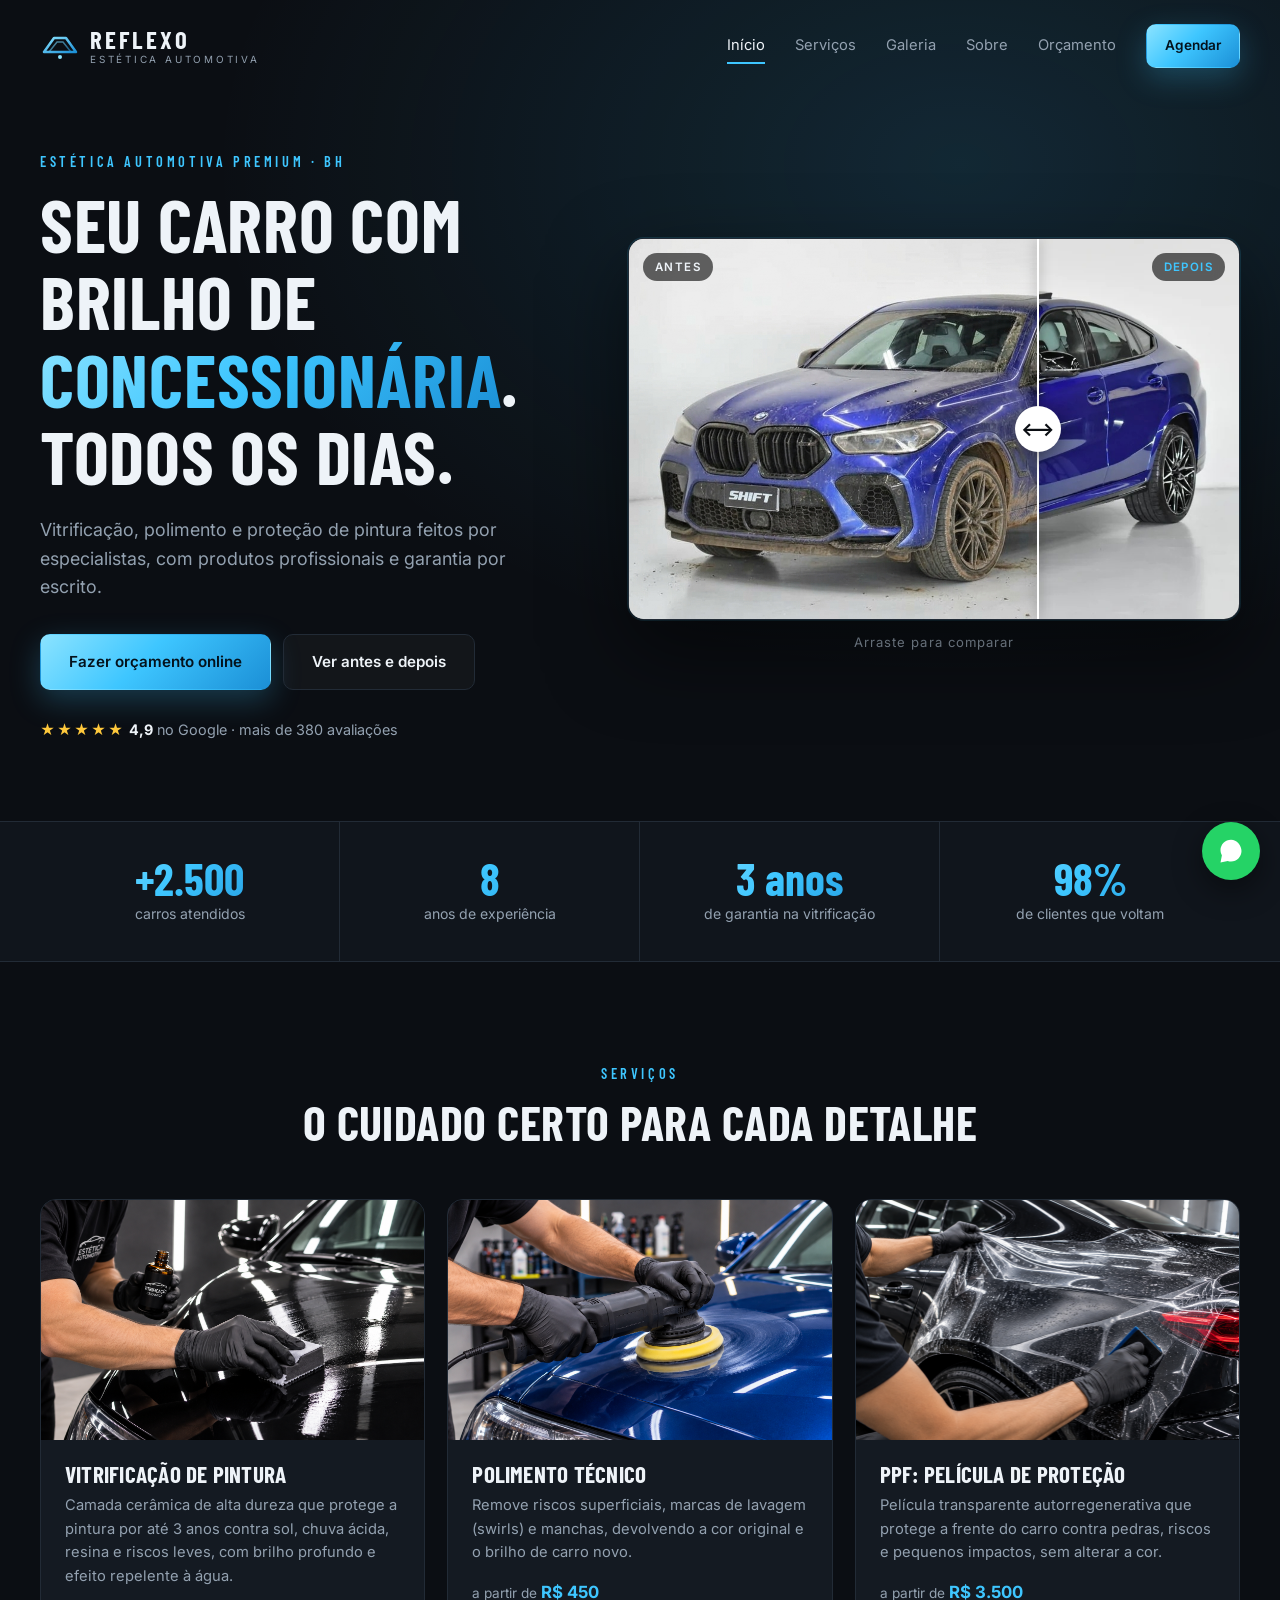
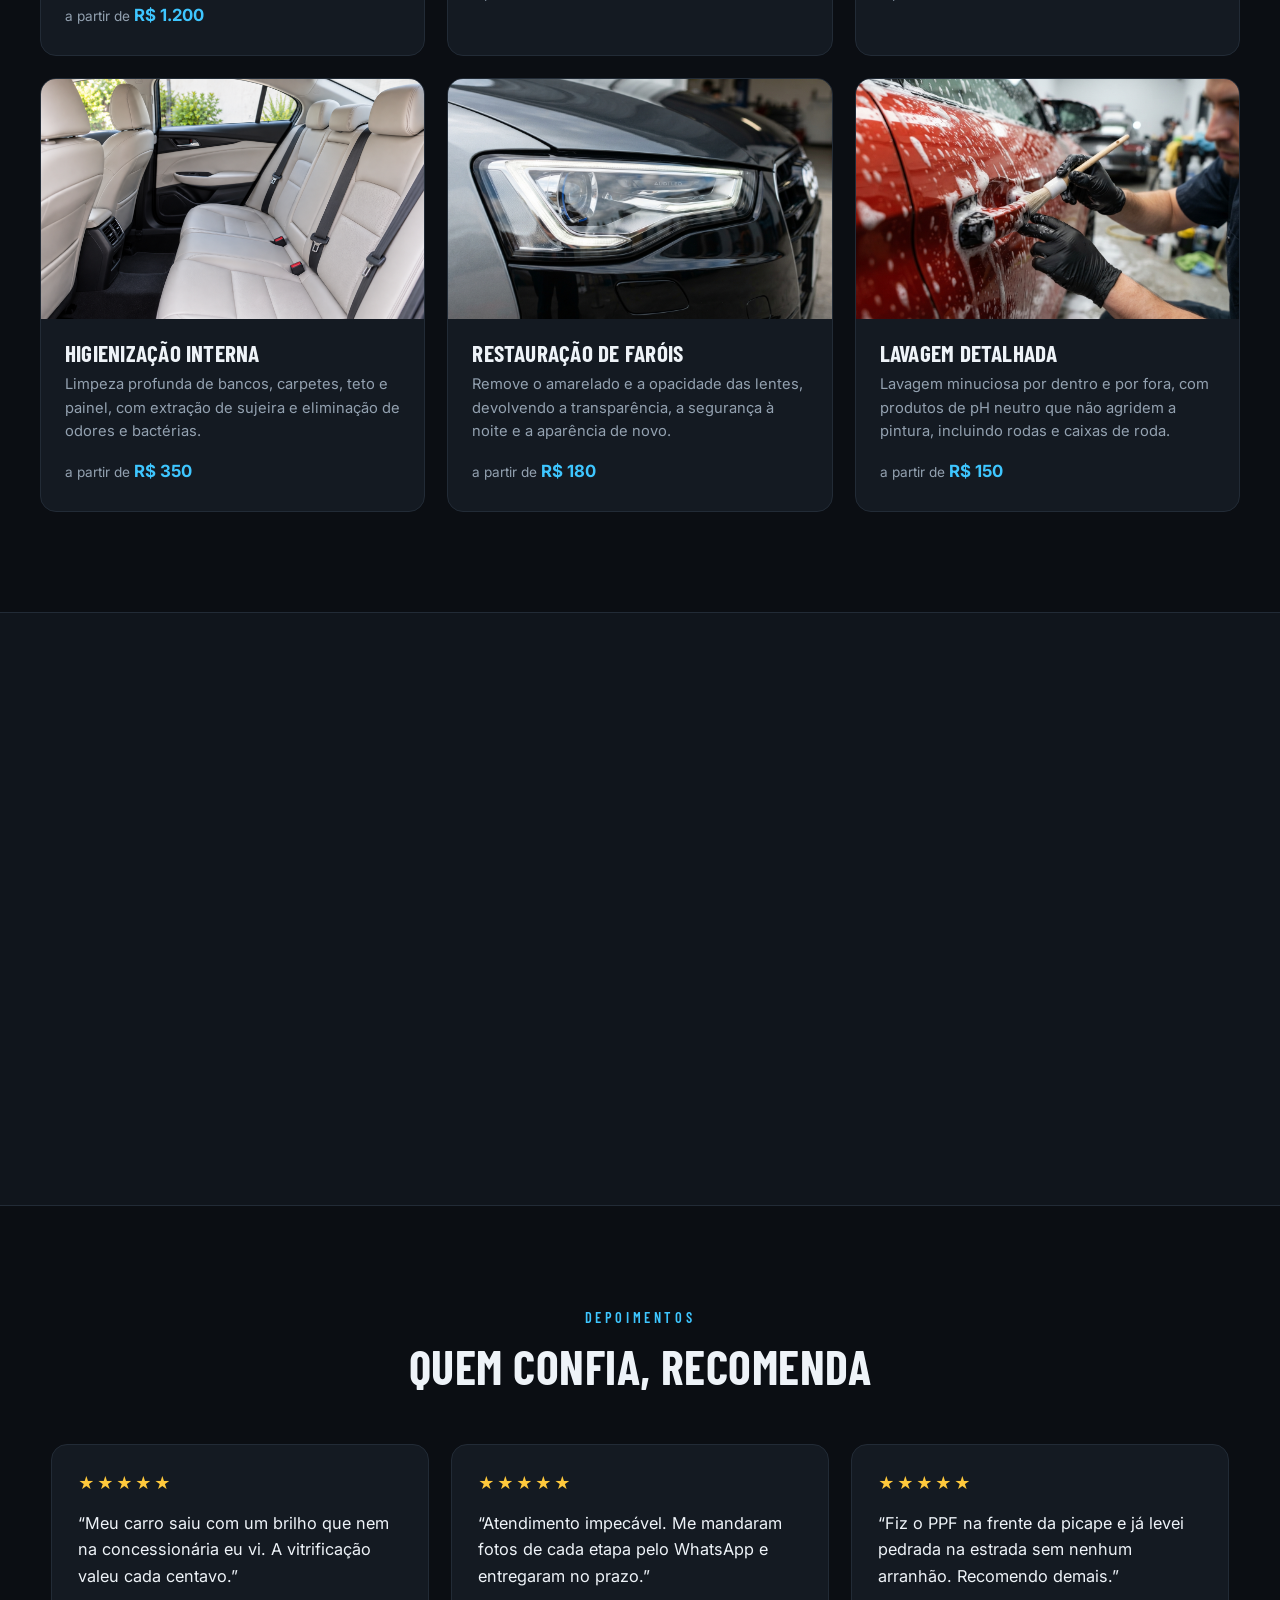
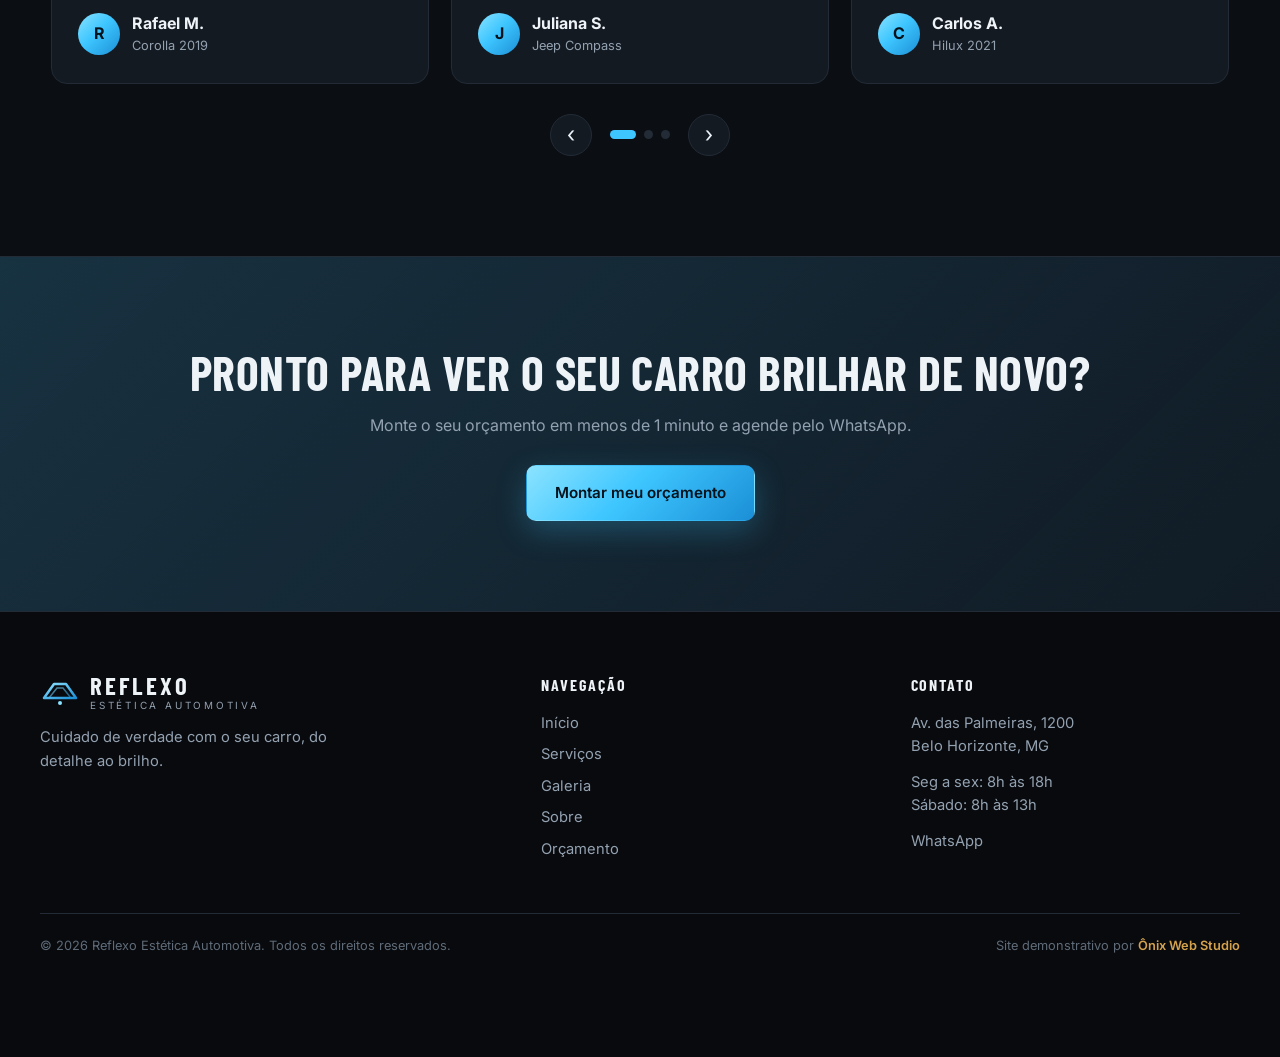
==== commit c834d540: "Corrigindo todas as fotos os site" ====
--- a/index.html
+++ b/index.html
@@ -40,8 +40,8 @@
         </div>
         <div class="hero__media reveal">
           <div class="ba ba--hero" data-ba tabindex="0" role="slider" aria-label="Comparar antes e depois" aria-valuemin="0" aria-valuemax="100" aria-valuenow="50">
-          <img src="img/x6-depois.jpeg" alt="Depois do serviço" class="ba__img" draggable="false">
-          <div class="ba__before"><img src="img/x6-antes.jpeg" alt="Antes do serviço" class="ba__img" draggable="false"></div>
+          <img src="img/depois/lavagem-depois-x6.jpeg" alt="Depois do serviço" class="ba__img" draggable="false">
+          <div class="ba__before"><img src="img/antes/lavagem-antes-x6.jpeg" alt="Antes do serviço" class="ba__img" draggable="false"></div>
           <span class="ba__tag ba__tag--l">Antes</span><span class="ba__tag ba__tag--r">Depois</span>
           <div class="ba__handle"><span>⟷</span></div>
         </div>
@@ -64,27 +64,27 @@
         <header class="section__head reveal"><p class="eyebrow">Serviços</p><h2>O cuidado certo para cada detalhe</h2></header>
         <div class="cards">
           <a class="card reveal" href="servicos.html#vitrificacao">
-            <div class="card__img"><img src="img/vitrificacao-depois.jpeg" alt="Vitrificação de pintura" loading="lazy"></div>
+            <div class="card__img"><img src="img/aplicacao/aplicacao-vitrificacao.png" alt="Vitrificação de pintura" loading="lazy"></div>
             <div class="card__body"><h3>Vitrificação de pintura</h3><p>Camada cerâmica de alta dureza que protege a pintura por até 3 anos contra sol, chuva ácida, resina e riscos leves, com brilho profundo e efeito repelente à água.</p><span class="card__price">a partir de <b>R$ 1.200</b></span></div>
           </a>
           <a class="card reveal" href="servicos.html#polimento">
-            <div class="card__img"><img src="img/polimento-depois.jpeg" alt="Polimento técnico" loading="lazy"></div>
+            <div class="card__img"><img src="img/aplicacao/polimento-tecnico.png" alt="Polimento técnico" loading="lazy"></div>
             <div class="card__body"><h3>Polimento técnico</h3><p>Remove riscos superficiais, marcas de lavagem (swirls) e manchas, devolvendo a cor original e o brilho de carro novo.</p><span class="card__price">a partir de <b>R$ 450</b></span></div>
           </a>
           <a class="card reveal" href="servicos.html#ppf">
-            <div class="card__img"><img src="img/aplicacao-PPF.png" alt="PPF: película de proteção" loading="lazy"></div>
+            <div class="card__img"><img src="img/aplicacao/aplicacao-PPF.png" alt="PPF: película de proteção" loading="lazy"></div>
             <div class="card__body"><h3>PPF: película de proteção</h3><p>Película transparente autorregenerativa que protege a frente do carro contra pedras, riscos e pequenos impactos, sem alterar a cor.</p><span class="card__price">a partir de <b>R$ 3.500</b></span></div>
           </a>
           <a class="card reveal" href="servicos.html#higienizacao">
-            <div class="card__img"><img src="img/higienizacao-depois.png" alt="Higienização interna" loading="lazy"></div>
+            <div class="card__img"><img src="img/depois/higienizacao-depois.png" alt="Higienização interna" loading="lazy"></div>
             <div class="card__body"><h3>Higienização interna</h3><p>Limpeza profunda de bancos, carpetes, teto e painel, com extração de sujeira e eliminação de odores e bactérias.</p><span class="card__price">a partir de <b>R$ 350</b></span></div>
           </a>
           <a class="card reveal" href="servicos.html#farois">
-            <div class="card__img"><img src="img/farol-depois.jpeg" alt="Restauração de faróis" loading="lazy"></div>
+            <div class="card__img"><img src="img/depois/farol-depois.jpeg" alt="Restauração de faróis" loading="lazy"></div>
             <div class="card__body"><h3>Restauração de faróis</h3><p>Remove o amarelado e a opacidade das lentes, devolvendo a transparência, a segurança à noite e a aparência de novo.</p><span class="card__price">a partir de <b>R$ 180</b></span></div>
           </a>
           <a class="card reveal" href="servicos.html#lavagem">
-            <div class="card__img"><img src="img/lavagem-detalhada.jpeg" alt="Lavagem detalhada" loading="lazy"></div>
+            <div class="card__img"><img src="img/aplicacao/lavagem-detalhada.jpeg" alt="Lavagem detalhada" loading="lazy"></div>
             <div class="card__body"><h3>Lavagem detalhada</h3><p>Lavagem minuciosa por dentro e por fora, com produtos de pH neutro que não agridem a pintura, incluindo rodas e caixas de roda.</p><span class="card__price">a partir de <b>R$ 150</b></span></div>
           </a>
         </div>
@@ -105,8 +105,8 @@
           <a href="sobre.html" class="btn btn--ghost">Conheça o estúdio</a>
         </div>
         <div class="why__media reveal"><div class="ba " data-ba tabindex="0" role="slider" aria-label="Comparar antes e depois" aria-valuemin="0" aria-valuemax="100" aria-valuenow="50">
-          <img src="img/vitrificacao-depois.jpeg" alt="Depois do serviço" class="ba__img" draggable="false">
-          <div class="ba__before"><img src="img/vitrificacao-antes.jpeg" alt="Antes do serviço" class="ba__img" draggable="false"></div>
+          <img src="img/depois/lavagem-depois-audi.jpeg" alt="Depois do serviço" class="ba__img" draggable="false">
+          <div class="ba__before"><img src="img/antes/lavagem-antes-audi.jpeg" alt="Antes do serviço" class="ba__img" draggable="false"></div>
           <span class="ba__tag ba__tag--l">Antes</span><span class="ba__tag ba__tag--r">Depois</span>
           <div class="ba__handle"><span>⟷</span></div>
         </div></div>
